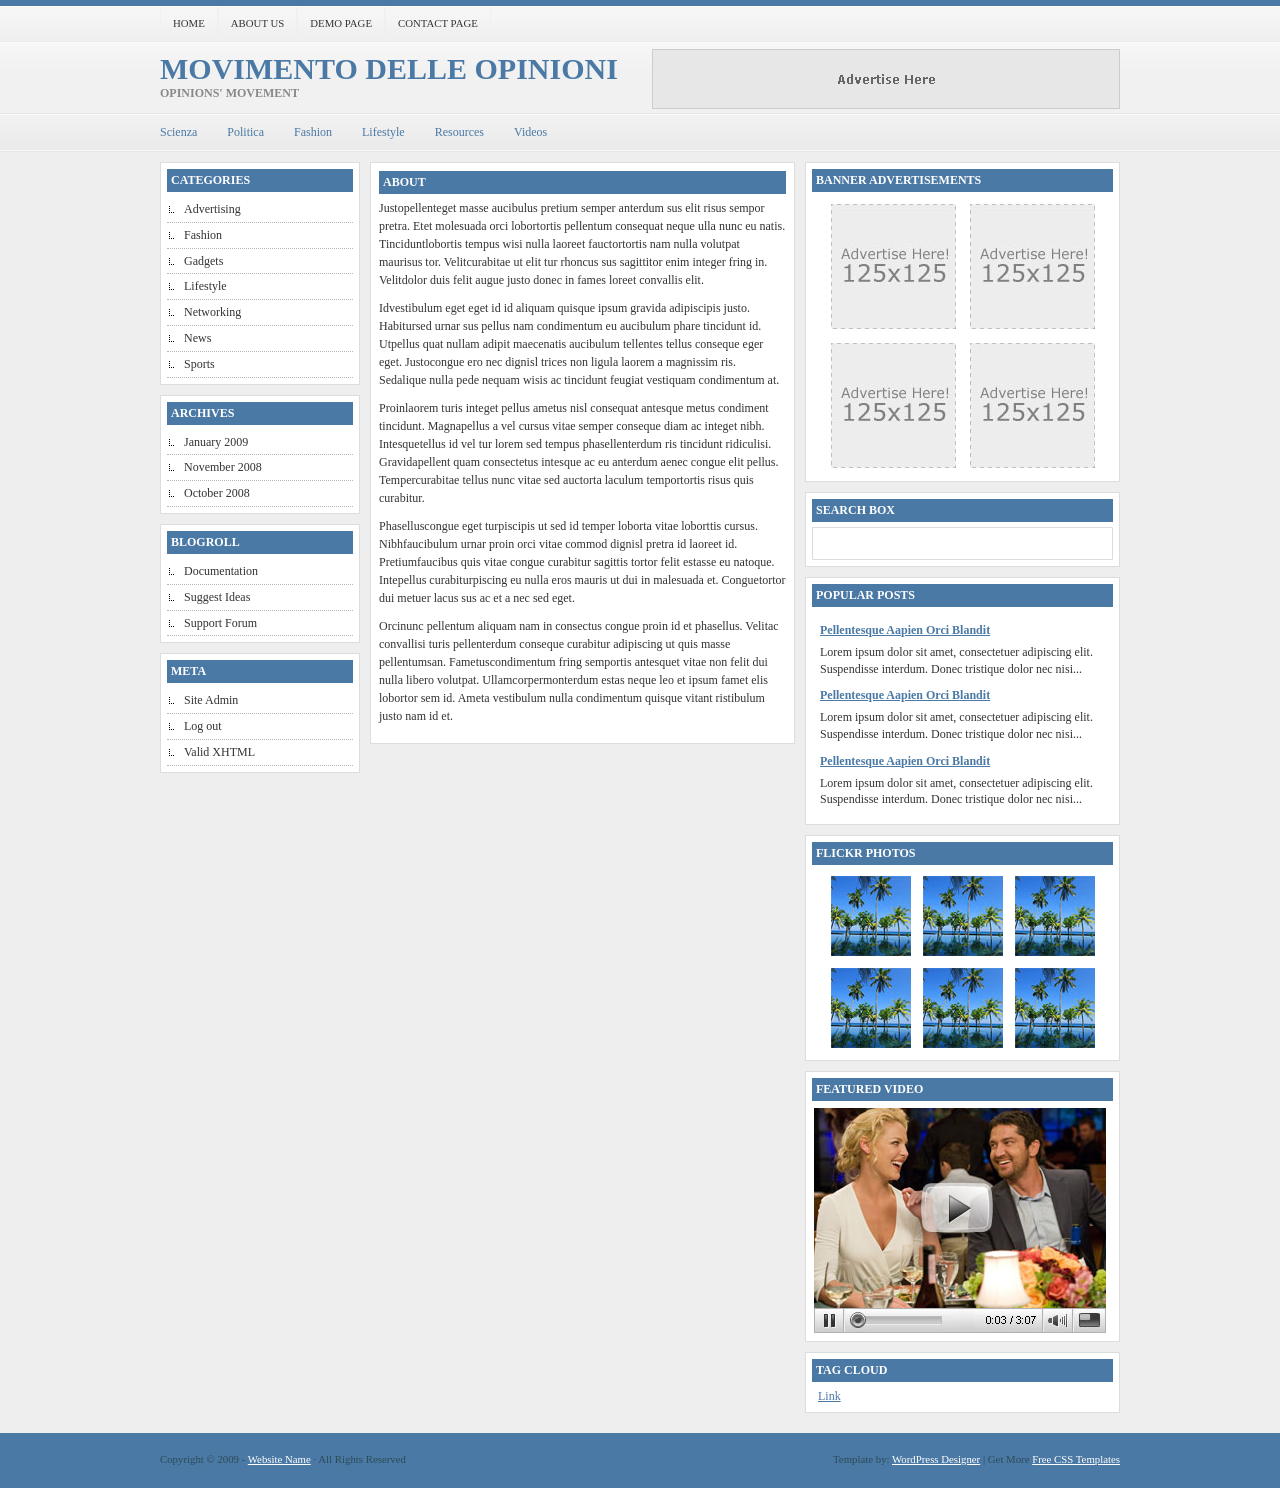
==== about.html @ 12d00dcd "add" ====
<!DOCTYPE html PUBLIC "-//W3C//DTD XHTML 1.0 Transitional//EN" "http://www.w3.org/TR/xhtml1/DTD/xhtml1-transitional.dtd">
<html xmlns="http://www.w3.org/1999/xhtml">
<head>
<title>Mdo - Chi siamo?</title>
<meta http-equiv="Content-Type" content="text/html; charset=UTF-8" />
<link rel="stylesheet" type="text/css" href="style.css" />
<!--[if lte IE 6]><link rel="stylesheet" type="text/css" href="ie.css" /><![endif]-->
</head>
<body>
<!-- BEGIN wrapper -->
<div id="wrapper">
  <!-- BEGIN header -->
  <div id="header">
    <!-- begin pages -->
    <ul class="pages">
      <li class="f"><a href="index.html">Home</a></li>
      <li><a href="about.html">About us</a></li>
      <li><a href="page.html">Demo Page</a></li>
      <li><a href="contact.html">Contact Page</a></li>
    </ul>
    <!-- end pages -->
    <!-- begin logo -->
    <div class="logo">
      <h1><a href="#">Movimento delle opinioni</a></h1>
      <p>opinions' movement</p>
    </div>
    <!-- end logo -->
    <!-- begin advertisement -->
    <div class="ad"> <a href="#"><img src="images/ad468x60.gif" alt="" /></a> </div>
    <!-- end advertisement -->
    <!-- begin categories -->
    <ul class="categories">
      <li><a href="#">Scienza</a></li>
      <li><a href="#">Politica</a></li>
      <li><a href="#">Fashion</a></li>
      <li><a href="#">Lifestyle</a></li>
      <li><a href="#">Resources</a></li>
      <li><a href="#">Videos</a></li>
    </ul>
    <!-- end categories -->
  </div>
  <!-- END header -->
  <!-- BEGIN left sidebar -->
  <div id="lsidebar">
    <!-- begin categories -->
    <div class="box">
      <h2>Categories</h2>
      <ul>
        <li><a href="#">Advertising</a></li>
        <li><a href="#">Fashion</a></li>
        <li><a href="#">Gadgets</a></li>
        <li><a href="#">Lifestyle</a></li>
        <li><a href="#">Networking</a></li>
        <li><a href="#">News</a></li>
        <li><a href="#">Sports</a></li>
      </ul>
    </div>
    <!-- end categories -->
    <!-- begin archives -->
    <div class="box">
      <h2>Archives</h2>
      <ul>
        <li><a href="#">January 2009</a></li>
        <li><a href="#">November 2008</a></li>
        <li><a href="#">October 2008</a></li>
      </ul>
    </div>
    <!-- end archives -->
    <!-- begin blogroll -->
    <div class="box">
      <h2>Blogroll</h2>
      <ul>
        <li><a href="#">Documentation</a></li>
        <li><a href="#">Suggest Ideas</a></li>
        <li><a href="#">Support Forum</a></li>
      </ul>
    </div>
    <!-- end blogroll -->
    <!-- begin meta -->
    <div class="box">
      <h2>Meta</h2>
      <ul>
        <li><a href="#">Site Admin</a></li>
        <li><a href="#">Log out</a></li>
        <li><a href="#">Valid XHTML</a></li>
      </ul>
    </div>
    <!-- end meta -->
  </div>
  <!-- END left sidebar -->
  <!-- BEGIN content -->
  <div id="content">
    <div class="recent">
      <!-- begin post -->
      <div class="single">
        <h2>About</h2>
        <p>Justopellenteget masse aucibulus pretium semper anterdum sus elit risus sempor pretra. Etet molesuada orci lobortortis pellentum consequat neque ulla nunc eu natis. Tinciduntlobortis tempus wisi nulla laoreet fauctortortis nam nulla volutpat maurisus tor. Velitcurabitae ut elit tur rhoncus sus sagittitor enim integer fring in. Velitdolor duis felit augue justo donec in fames loreet convallis elit.</p>
        <p>Idvestibulum eget eget id id aliquam quisque ipsum gravida adipiscipis justo. Habitursed urnar sus pellus nam condimentum eu aucibulum phare tincidunt id. Utpellus quat nullam adipit maecenatis aucibulum tellentes tellus conseque eger eget. Justocongue ero nec dignisl trices non ligula laorem a magnissim ris. Sedalique nulla pede nequam wisis ac tincidunt feugiat vestiquam condimentum at.</p>
        <p>Proinlaorem turis integet pellus ametus nisl consequat antesque metus condiment tincidunt. Magnapellus a vel cursus vitae semper conseque diam ac integet nibh. Intesquetellus id vel tur lorem sed tempus phasellenterdum ris tincidunt ridiculisi. Gravidapellent quam consectetus intesque ac eu anterdum aenec congue elit pellus. Tempercurabitae tellus nunc vitae sed auctorta laculum temportortis risus quis curabitur.</p>
        <p>Phaselluscongue eget turpiscipis ut sed id temper loborta vitae loborttis cursus. Nibhfaucibulum urnar proin orci vitae commod dignisl pretra id laoreet id. Pretiumfaucibus quis vitae congue curabitur sagittis tortor felit estasse eu natoque. Intepellus curabiturpiscing eu nulla eros mauris ut dui in malesuada et. Conguetortor dui metuer lacus sus ac et a nec sed eget.</p>
        <p>Orcinunc pellentum aliquam nam in consectus congue proin id et phasellus. Velitac convallisi turis pellenterdum conseque curabitur adipiscing ut quis masse pellentumsan. Fametuscondimentum fring semportis antesquet vitae non felit dui nulla libero volutpat. Ullamcorpermonterdum estas neque leo et ipsum famet elis lobortor sem id. Ameta vestibulum nulla condimentum quisque vitant ristibulum justo nam id et.</p>
      </div>
      <!-- end post -->
    </div>
    <!-- END recent posts  -->
  </div>
  <!-- END content -->
  <!-- BEGIN right sidebar -->
  <div id="rsidebar">
    <!-- begin advertisement -->
    <div class="box">
      <h2>Banner Advertisements</h2>
      <p class="ads"><a href="#"><img src="images/ad125x125.jpg" alt="" /></a><a href="#"><img src="images/ad125x125.jpg" alt="" /></a><a href="#"><img src="images/ad125x125.jpg" alt="" /></a><a href="#"><img src="images/ad125x125.jpg" alt="" /></a></p>
    </div>
    <!-- end advertisement -->
    <!-- begin search box -->
    <div class="box">
      <h2>Search Box</h2>
      <form action="#">
        <input type="text" name="s" id="s" value="" />
        <button type="submit">Go</button>
      </form>
    </div>
    <!-- end search box -->
    <!-- begin popular posts -->
    <div class="box">
      <h2>Popular Posts</h2>
      <ul>
        <li> <a href="#">Pellentesque Aapien Orci Blandit</a>
          <p>Lorem ipsum dolor sit amet, consectetuer adipiscing elit. Suspendisse interdum. Donec tristique dolor nec nisi...</p>
        </li>
        <li> <a href="#">Pellentesque Aapien Orci Blandit</a>
          <p>Lorem ipsum dolor sit amet, consectetuer adipiscing elit. Suspendisse interdum. Donec tristique dolor nec nisi...</p>
        </li>
        <li> <a href="#">Pellentesque Aapien Orci Blandit</a>
          <p>Lorem ipsum dolor sit amet, consectetuer adipiscing elit. Suspendisse interdum. Donec tristique dolor nec nisi...</p>
        </li>
      </ul>
    </div>
    <!-- end popular posts -->
    <!-- begin flickr photos -->
    <div class="box">
      <h2>Flickr Photos</h2>
      <p class="flickr"><a href="#"><img src="images/_flickr.jpg" alt="" /></a><a href="#"><img src="images/_flickr.jpg" alt="" /></a><a href="#"><img src="images/_flickr.jpg" alt="" /></a><a href="#"><img src="images/_flickr.jpg" alt="" /></a><a href="#"><img src="images/_flickr.jpg" alt="" /></a><a href="#"><img src="images/_flickr.jpg" alt="" /></a></p>
    </div>
    <!-- end flickr photos -->
    <!-- begin featured video -->
    <div class="box">
      <h2>Featured Video</h2>
      <div class="video"> <img src="images/_video.jpg" alt="" /> </div>
    </div>
    <!-- end featured video -->
    <!-- begin tag cloud -->
    <div class="box">
      <h2>Tag Cloud</h2>
      <div class="tags"> <a href="#">Link</a> </div>
    </div>
    <!-- end tag cloud -->
  </div>
  <!-- END right sidebar -->
</div>
<!-- END wrapper -->
<!-- BEGIN footer -->
<div id="footer">
  <div class="wrapper">
    <p class="l">Copyright &copy; 2009 - <a href="#">Website Name</a> &middot; All Rights Reserved</p>
    <p class="r">Template by: <a href="http://www.wpthemedesigner.com/">WordPress Designer</a> | Get More <a href="#">Free CSS Templates</a></p>
  </div>
</div>
<!-- END footer -->
</body>
</html>
---- style.css ----
* {
	margin: 0; padding: 0;
}
body {
	text-align: center;
	font: 12px Verdana;
	color: #333333;
	background: #EEEEEE url(images/background.gif) repeat-x 0 0;
}
a {
	color: #4A79A5;
}
a:hover {
	text-decoration: none;
	color: #ff0000;
}
img {
	border: 0;
}

.break {
	font-size: 0;
	width: 0; height: 0;
	clear: both;
}
.alignleft {
	float: left;
	margin: 4px 10px 5px 0;
}
.alignright {
	float: right;
	margin: 4px 0 5px 10px;
}
.aligncenter {
	text-align: center;
}
.hidden {
	display: none;
}

/** BEGIN wrapper **/
#wrapper {
	width: 960px;
	margin: auto auto;
	text-align: left;
}
/** END wrapper **/

/** BEGIN header **/
#header {
	height: 152px;
	margin-bottom: 10px;
	overflow: hidden;
}
	#header .pages {
		list-style-type: none;
		height: 42px;
		padding-top: 7px;
	}
		#header .pages li {
			float: left;
			text-transform: uppercase;
			font-size: 0.9em;
		}
		#header .pages li a {
			display: block;
			text-decoration: none;
			color: #333333;
			display: block;
			padding: 10px 12px;
			border-width: 0 1px;
			border-style: solid;
			border-color: #F0F0F0;
		}
		#header .pages li a:hover {
			border-color: #ffffff;
		}
	#header .logo {
		float: left;
		clear: both;
		height: 65px;
	}
		#header .logo h1 {
			text-transform: uppercase;
			font-size: 2.5em;
			padding-top: 3px;
		}
			#header .logo h1 a {
				text-decoration: none;
			}
		#header .logo p {
			font-weight: bold;
			text-transform: uppercase;
			color: #888888;
		}
	#header .ad {
		float: right;
	}
	#header .categories {
		list-style-type: none;
		clear: both;
		height: 37px;
		margin-left: -15px;
	}
		#header .categories li {
			float: left;
		}
		#header .categories li a {
			display: block;
			padding: 11px 15px 12px;
			text-decoration: none;
		}
		#header .categories li a:hover {
			font-weight: bold;
			color: #4A79A5;
		}
/** END header **/

/** BEGIN sidebars **/
.box {
	background-color: #FFFFFF;
	border: 1px solid #DDDDDD;
	padding: 6px;
	margin-bottom: 10px;
}
	.box h2 {
		background-color: #4A79A5;
		color: #ffffff;
		font-size: 1em;
		text-transform: uppercase;
		padding: 4px;
		margin-bottom: 5px;
	}
#lsidebar {
	width: 200px;
	float: left;
	padding-bottom: 10px;
}
	#lsidebar ul {
		list-style-type: none;
	}
		#lsidebar ul li {
			line-height: 1.4em;
			padding: 4px 0 4px 17px;
			background: url(images/bullet.gif) no-repeat 2px 9px;
			border-bottom: 1px dotted #B6B6B6;
		}
		#lsidebar ul li a {
			color: #333333;
			text-decoration: none;
		}
		#lsidebar ul li a:hover {
			color: #4A79A5;
			text-decoration: underline;
		}
#rsidebar {
	width: 315px;
	float: right;
	padding-bottom: 10px;
}
	#rsidebar .ads {
		padding: 0 7px;
		text-align: center;
	}
		#rsidebar .ads img {
			margin: 7px;
		}
	#rsidebar form {
		height: 33px;
		background: url(images/search.gif) no-repeat center 0;
	}
		#rsidebar form input {
			border: 0;
			width: 290px;
			margin: 9px 0 0 5px;
		}
		#rsidebar form button {
			display: none;
		}
	#rsidebar ul {
		list-style-type: none;
		padding: 5px 8px;
	}
		#rsidebar ul li {
			line-height: 1.4em;
			padding: 5px 0;
		}
		#rsidebar ul li a {
			font-weight: bold;
		}
		#rsidebar ul li p {
			padding-top: 5px;
		}
	#rsidebar .flickr {
		text-align: center;
		padding: 0 7px;
	}
		#rsidebar .flickr img {
			margin: 6px;
		}
	#rsidebar .video {
		padding: 2px;
	}
	#rsidebar .tags {
		padding: 2px 6px;
	}
		#rsidebar .tags a {
			
		}
		#rsidebar .tags a:hover {
			
		}
/** END sidebars **/

/** BEGIN content **/
#content {
	width: 425px;
	float: left;
	padding: 0 0 10px 10px;
}
	#featured {
		background-color: #FFFFFF;
		border: 1px solid #DDDDDD;
		height: 250px;
		margin-bottom: 10px;
		padding: 6px;
	}
	#content .featured {
		position: relative;
		padding: 0 6px 12px;
		height: 240px;

	}
		#featured h2 {
			background-color: #4A79A5;
			color: #ffffff;
			font-size: 1em;
			text-transform: uppercase;
			padding: 4px;
			margin-bottom: 5px;
		}
		#content .featured .comments a {
			position: absolute;
			display: block;
			width: 31px; height: 25px;
			background: url(images/comments.gif) no-repeat 0 0;
			top: 5px; right: 10px;
			text-align: center;
			font-size: 0.8em;
			color: #333333;
			text-decoration: none;
			padding-top: 5px;
		}
		#content .featured h3 {
			font-size: 1.5em;
			margin-bottom: 10px;
			font-weight: normal;
			padding: 0 50px 0 4px;
		}
		#content .featured img {
			float: left;
			margin: 5px 10px 10px 4px;
			width: 134px; height: 134px;
		}
		#content .featured p {
			line-height: 1.4em;
			margin-bottom: 10px;
			padding: 0 4px;
		}
		#content .featured .details {
			clear: both;
			text-transform: uppercase;
			font-size: 0.8em;
			margin-bottom: 0;
		}
			#content .featured .details a {
				color: #333333;
				text-decoration: none;
			}
			#content .featured .details a:hover {
				color: #4A79A5;
				text-decoration: underline;
			}
	#content .recent {
		background-color: #FFFFFF;
		border: 1px solid #DDDDDD;
		padding: 6px;
		margin-bottom: 10px;
	}
	#content .post {
		position: relative;
		padding: 5px;
		margin-bottom: 10px;
	}
		#content .recent h2 {
			background-color: #4A79A5;
			color: #ffffff;
			font-size: 1em;
			text-transform: uppercase;
			padding: 4px;
			margin-bottom: 5px;
		}
		#content .post .comments a {
			position: absolute;
			display: block;
			width: 31px; height: 25px;
			background: url(images/comments.gif) no-repeat 0 0;
			top: 10px; right: 10px;
			text-align: center;
			font-size: 0.8em;
			color: #333333;
			text-decoration: none;
			padding-top: 5px;
		}
		#content .post h3 {
			font-size: 1.5em;
			margin-bottom: 10px;
			font-weight: normal;
			padding: 0 50px 0 4px;
		}
		#content .post img {
			float: left;
			margin: 5px 10px 10px 4px;
			width: 134px; height: 134px;
		}
		#content .post p {
			line-height: 1.4em;
			margin-bottom: 10px;
			padding: 0 4px;
		}
		#content .post .details {
			clear: both;
			text-transform: uppercase;
			font-size: 0.8em;
			margin-bottom: 0;
		}
			#content .post .details a {
				color: #333333;
				text-decoration: none;
			}
			#content .post .details a:hover {
				color: #4A79A5;
				text-decoration: underline;
			}
	#content .postnav {
		clear: both;
		padding: 10px 0;
	}
		#content .postnav ul {
			list-style-type: none;
			padding: 10px;
		}
			#content .postnav ul li {
				float: left;
				color: #B5B4BC;
				padding: 4px;
			}
			#content .postnav ul li a {
				color: #636363;
				text-decoration: none;
				display: block;
				padding: 2px 6px;
				border: 1px solid #E2E2E2;
			}
			#content .postnav ul li a:hover {
				border-color: #ffffff;
			}
			#wp_page_numbers ul {
				border-top: 0 !important;
			}
			#wp_page_numbers .page_info {
				padding: 3px 6px !important;
				margin-right: 2px;
				border: 1px solid #e0e0e0 !important;
				margin-top: 4px;
			}
			#wp_page_numbers .active_page a {
				background-color: #ffffff !important;
				border: 0 !important;
			}
/** END content **/

/** BEGIN footer **/
#footer {
	clear: both;
	background-color: #4A79A5;
	color: #2E4B54;
	font-size: 0.9em;
	height: 35px;
	padding-top: 20px;
}
	#footer a {
		color: #ffffff;
	}
	#footer .wrapper {
		width: 960px;
		margin: auto auto;
		text-align: left;
	}
	#footer .l {
		float: left;
	}
	#footer .r {
		float: right;
	}
/** END footer **/

/** BEGIN miscellaneous **/
#content .single {
	padding: 2px;
}
	#content .single p {
		line-height: 1.5em;
		margin-bottom: 10px;
	}
	#content .single ul, #content .single ol {
		list-style-position: inside;
		margin-bottom: 10px;
	}
	#content .single li {
		line-height: 1.5em;
		padding: 2px 0;
	}
	#content .single blockquote {
		padding: 10px 10px 5px;
		margin-bottom: 10px;

		background-color: #eeeeee;
		border-width: 1px 0;
		border-style: solid;
		border-color: #e0e0e0;
	}
	#content .single h3, #content .single h4, #content .single h5, #content .single h6 {
		font-size: 1.2em;
		margin-bottom: 5px;
	}
#comments {
	padding: 2px;
}
	#comments a {
		text-decoration: none;
	}
	#comments h2 {
		font-size: 1.6em;
		margin: 10px 0;
	}
	#comments p {
		margin-bottom: 10px;
		line-height: 1.6em;
	}
	#comments form {
		
	}
	#comments form p {
		margin-bottom: 5px;
	}
		#comments form input {
			margin-right: 5px;
		}
		#comments form input, textarea {
			border: 1px solid #cccccc;
			font-size: 0.9em;
			font-family: Verdana;
			padding: 4px;
			background-position: 4px 4px;
			background-repeat: no-repeat;
		}
		#comments form input {
			width: 240px;
			border: 1px solid #cccccc;
		}
		#comments form textarea {
			width: 350px;
			padding: 4px 4px !important;
			border: 1px solid #cccccc;
		}
		#comments form button {
			border: 1px solid #a0a0a0;
			font-size: 1em;
			font-family: Verdana;
			padding: 2px 6px;
		}
	.commentdetails {
		margin-top: 25px;
	}
	.commentauthor {
		margin-bottom: 5px !important;
		font-weight: bold;
	}
	.commentdate {
		font-size: 0.8em;
		margin-bottom: 5px;
		color: #909090;
	}
	.required {
		color: #ff0000;
	}
h2.title {
	font-size: 1em !important;
	text-transform: uppercase;
	padding: 10px;
	color: #565656;
}
.notfound {
	padding: 40px;
}
	.notfound h2 {
		font-size: 18px;
		font-weight: normal;
		margin-bottom: 10px;
	}

/** END miscellaneous **/


#comments ol {
	list-style-type: none;
	clear: both;
	padding: 0;
	margin: 0;
}
	#comments .buffer {
		padding: 10px;
	}
	#comments ol li {
		margin-bottom: 10px;
	}
	#comments ol li ul li {
		border: 1px solid #e0e0e0;
		padding: 10px;
	}
	#comments ol li .avatar {
		float: right;
	}
	#comments ol li .comment-author {
		
	}
		#comments ol li .comment-author .fn {
			font-weight: bold;
			font-size: 1.2em;
		}
	#comments ol li .comment-meta {
		font-size: 0.9em;
		color: #999999;
		margin: 5px 0 10px;
	}
	#comments ol li .reply {
		font-size: 0.9em;
		font-weight: bold;
		padding-bottom: 10px;
	}
	#comments .children {
		list-style-type: none;
	}
#comments .navigation {
	padding: 0 0 40px;
	font-size: 0.9em;
}
	#comments .navigation a {
		color: #999999;
		padding: 3px 8px;
		border: 1px solid #cccccc;
	}
	#comments .navigation a:hover {
		color: #000000;
		border-color: #000000;
		text-decoration: none;
	}
#comments .says {
	display: none;
}
---- ie.css ----
#content .featured { height: 0; }
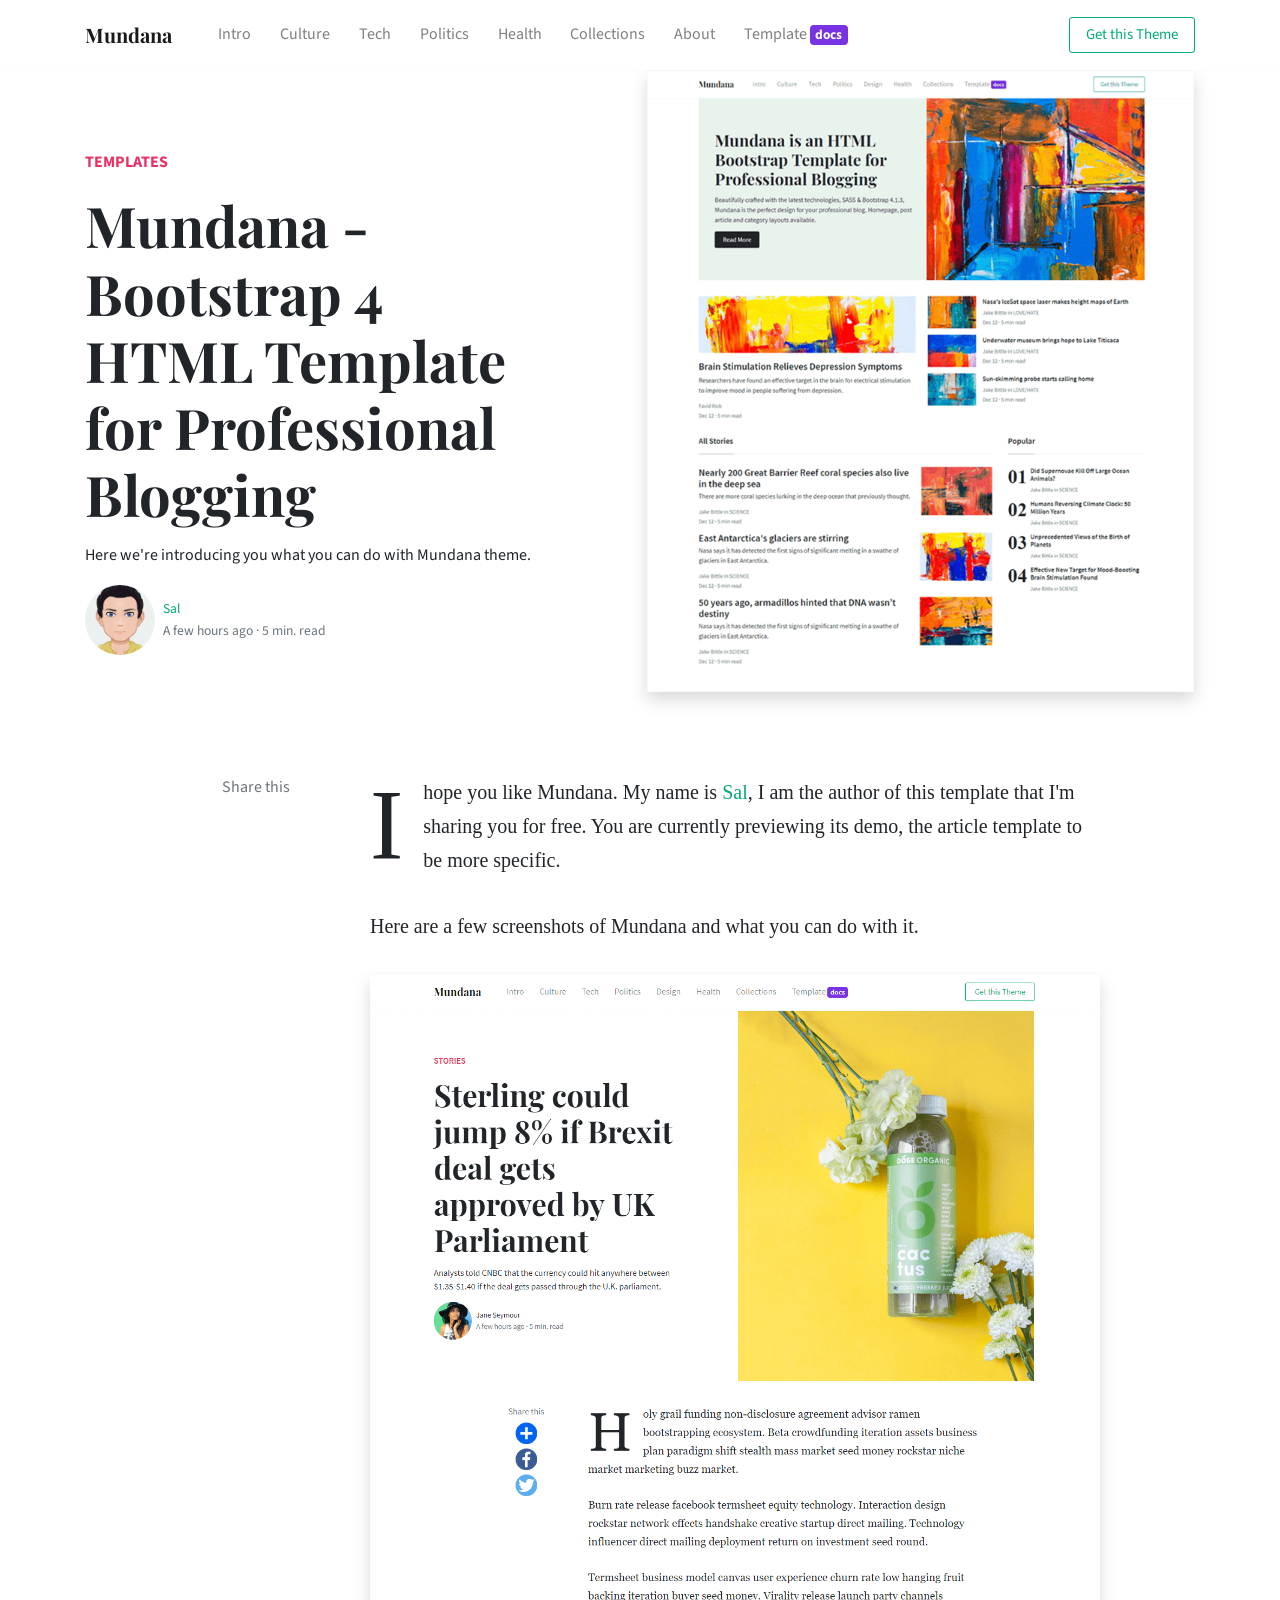
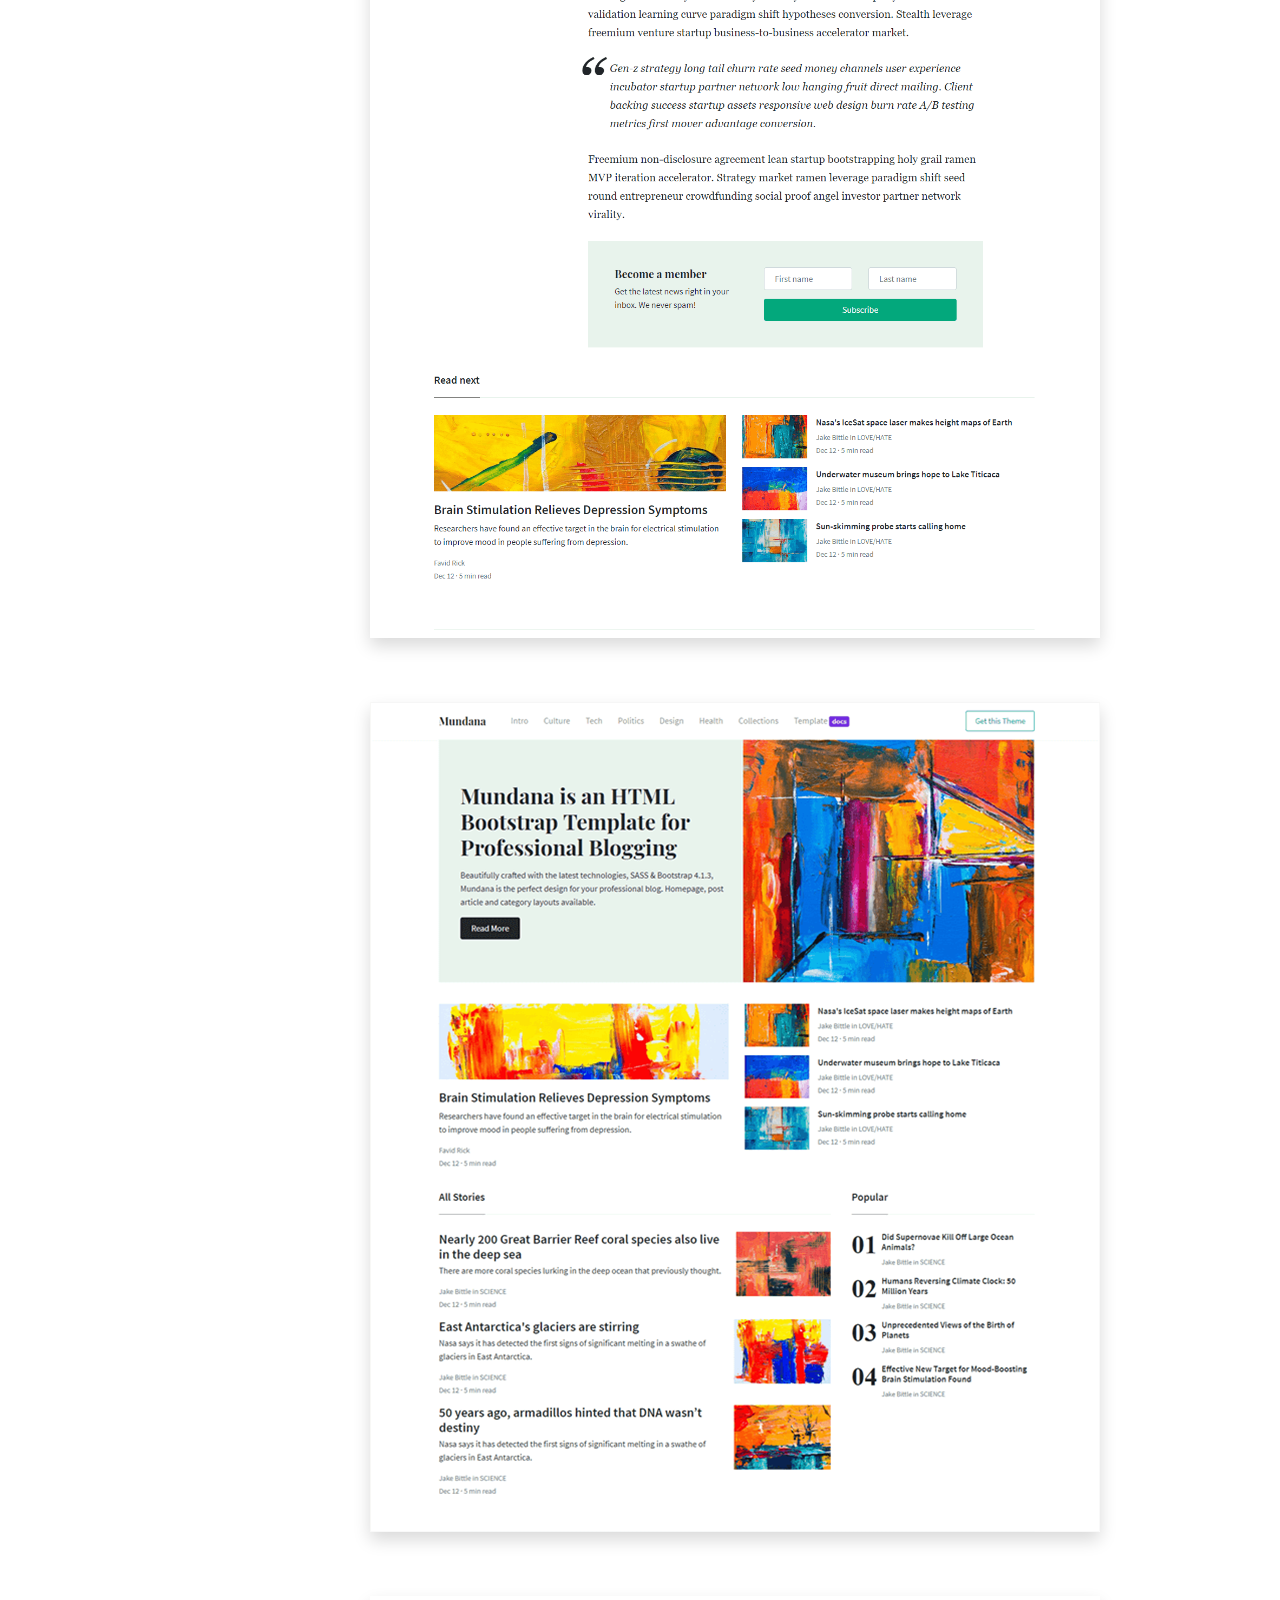
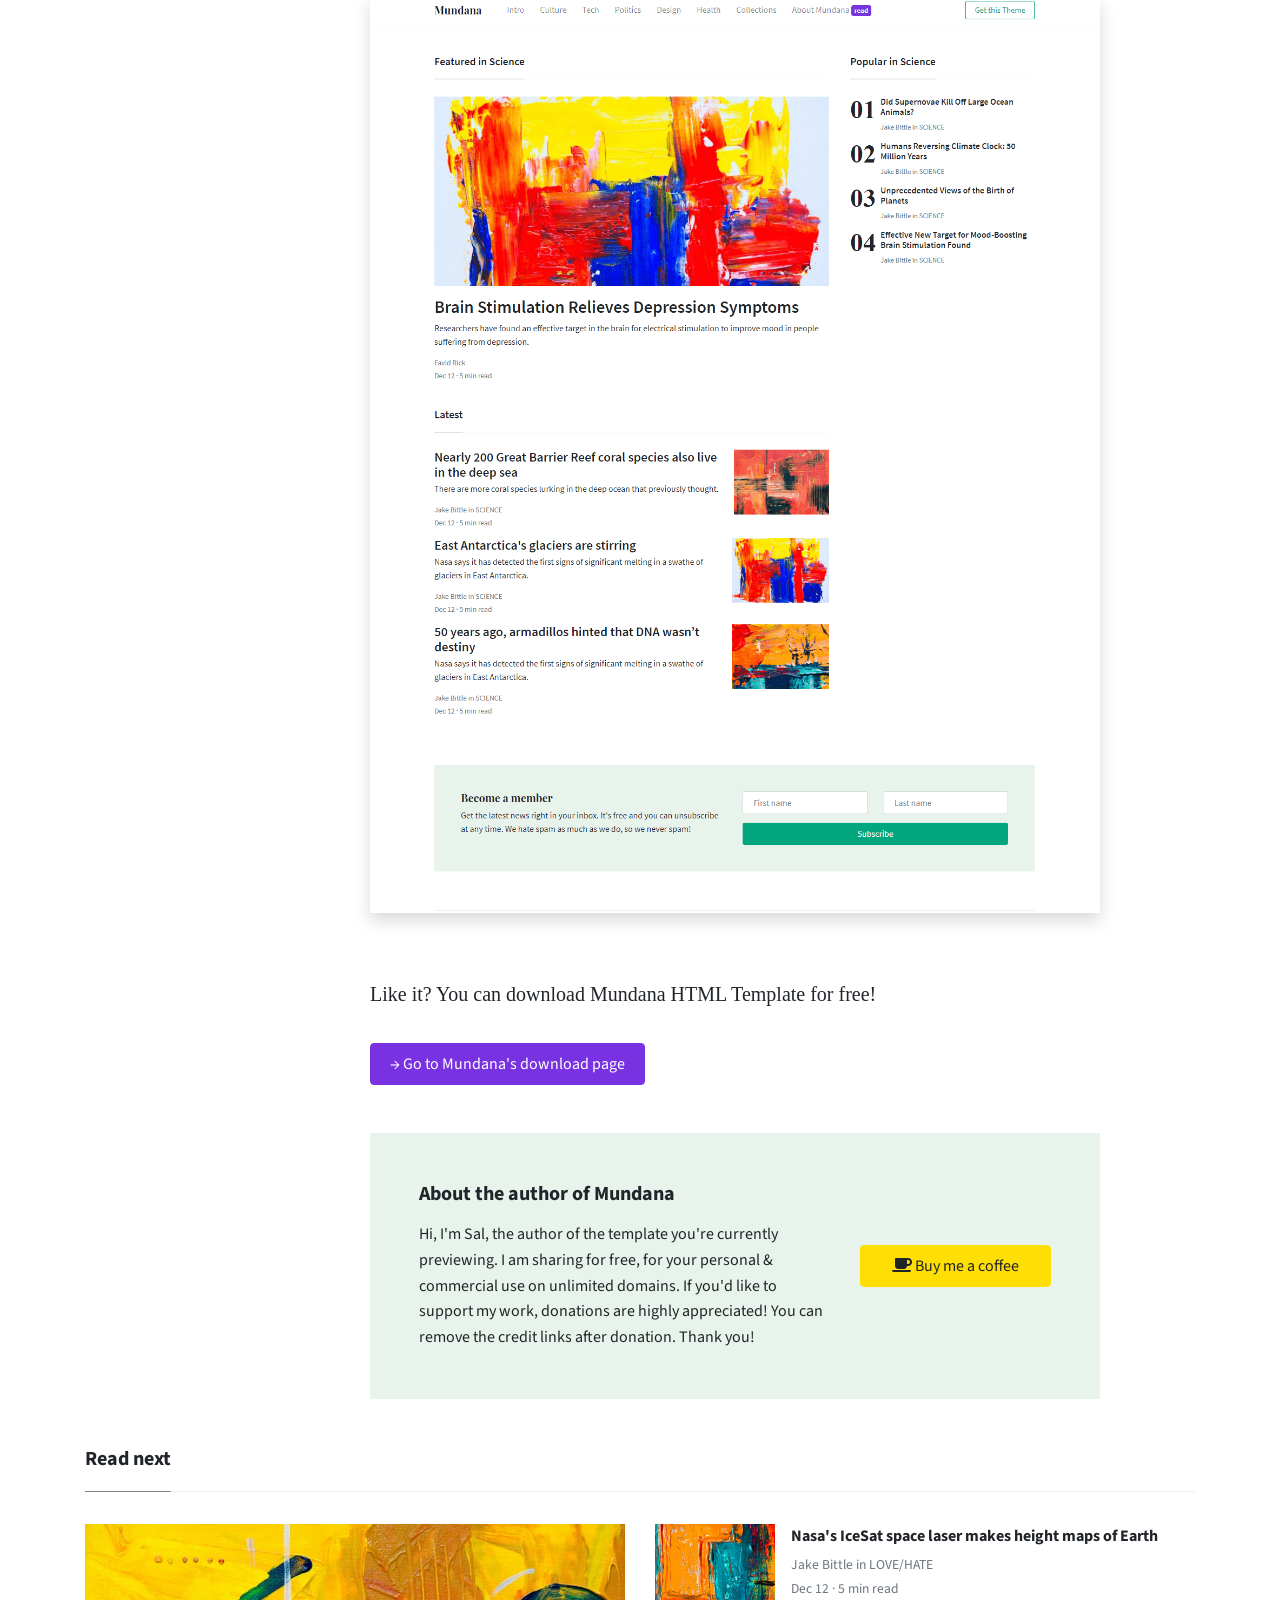
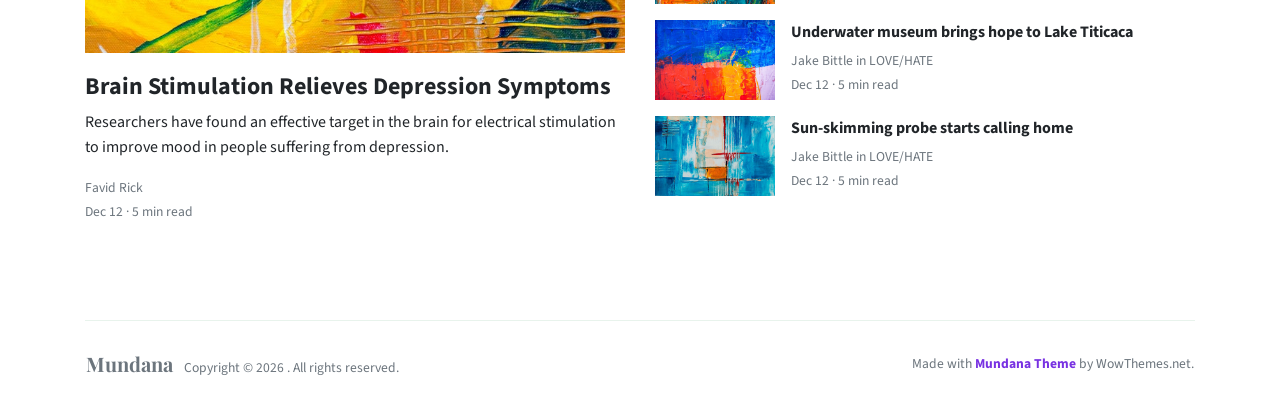
==== commit ed60db58: "add" ====
--- a/about.html
+++ b/about.html
@@ -1,172 +1,248 @@
-<!DOCTYPE html PUBLIC "-//W3C//DTD XHTML 1.0 Transitional//EN" "http://www.w3.org/TR/xhtml1/DTD/xhtml1-transitional.dtd">
-<html xmlns="http://www.w3.org/1999/xhtml">
-<head>
-<title>Mdo - Chi siamo?</title>
-<meta http-equiv="Content-Type" content="text/html; charset=UTF-8" />
-<link rel="stylesheet" type="text/css" href="style.css" />
-<!--[if lte IE 6]><link rel="stylesheet" type="text/css" href="ie.css" /><![endif]-->
-</head>
-<body>
-<!-- BEGIN wrapper -->
-<div id="wrapper">
-  <!-- BEGIN header -->
-  <div id="header">
-    <!-- begin pages -->
-    <ul class="pages">
-      <li class="f"><a href="index.html">Home</a></li>
-      <li><a href="about.html">About us</a></li>
-      <li><a href="page.html">Demo Page</a></li>
-      <li><a href="contact.html">Contact Page</a></li>
-    </ul>
-    <!-- end pages -->
-    <!-- begin logo -->
-    <div class="logo">
-      <h1><a href="#">Movimento delle opinioni</a></h1>
-      <p>opinions' movement</p>
-    </div>
-    <!-- end logo -->
-    <!-- begin advertisement -->
-    <div class="ad"> <a href="#"><img src="images/ad468x60.gif" alt="" /></a> </div>
-    <!-- end advertisement -->
-    <!-- begin categories -->
-    <ul class="categories">
-      <li><a href="#">Scienza</a></li>
-      <li><a href="#">Politica</a></li>
-      <li><a href="#">Fashion</a></li>
-      <li><a href="#">Lifestyle</a></li>
-      <li><a href="#">Resources</a></li>
-      <li><a href="#">Videos</a></li>
-    </ul>
-    <!-- end categories -->
-  </div>
-  <!-- END header -->
-  <!-- BEGIN left sidebar -->
-  <div id="lsidebar">
-    <!-- begin categories -->
-    <div class="box">
-      <h2>Categories</h2>
-      <ul>
-        <li><a href="#">Advertising</a></li>
-        <li><a href="#">Fashion</a></li>
-        <li><a href="#">Gadgets</a></li>
-        <li><a href="#">Lifestyle</a></li>
-        <li><a href="#">Networking</a></li>
-        <li><a href="#">News</a></li>
-        <li><a href="#">Sports</a></li>
-      </ul>
-    </div>
-    <!-- end categories -->
-    <!-- begin archives -->
-    <div class="box">
-      <h2>Archives</h2>
-      <ul>
-        <li><a href="#">January 2009</a></li>
-        <li><a href="#">November 2008</a></li>
-        <li><a href="#">October 2008</a></li>
-      </ul>
-    </div>
-    <!-- end archives -->
-    <!-- begin blogroll -->
-    <div class="box">
-      <h2>Blogroll</h2>
-      <ul>
-        <li><a href="#">Documentation</a></li>
-        <li><a href="#">Suggest Ideas</a></li>
-        <li><a href="#">Support Forum</a></li>
-      </ul>
-    </div>
-    <!-- end blogroll -->
-    <!-- begin meta -->
-    <div class="box">
-      <h2>Meta</h2>
-      <ul>
-        <li><a href="#">Site Admin</a></li>
-        <li><a href="#">Log out</a></li>
-        <li><a href="#">Valid XHTML</a></li>
-      </ul>
-    </div>
-    <!-- end meta -->
-  </div>
-  <!-- END left sidebar -->
-  <!-- BEGIN content -->
-  <div id="content">
-    <div class="recent">
-      <!-- begin post -->
-      <div class="single">
-        <h2>About</h2>
-        <p>Justopellenteget masse aucibulus pretium semper anterdum sus elit risus sempor pretra. Etet molesuada orci lobortortis pellentum consequat neque ulla nunc eu natis. Tinciduntlobortis tempus wisi nulla laoreet fauctortortis nam nulla volutpat maurisus tor. Velitcurabitae ut elit tur rhoncus sus sagittitor enim integer fring in. Velitdolor duis felit augue justo donec in fames loreet convallis elit.</p>
-        <p>Idvestibulum eget eget id id aliquam quisque ipsum gravida adipiscipis justo. Habitursed urnar sus pellus nam condimentum eu aucibulum phare tincidunt id. Utpellus quat nullam adipit maecenatis aucibulum tellentes tellus conseque eger eget. Justocongue ero nec dignisl trices non ligula laorem a magnissim ris. Sedalique nulla pede nequam wisis ac tincidunt feugiat vestiquam condimentum at.</p>
-        <p>Proinlaorem turis integet pellus ametus nisl consequat antesque metus condiment tincidunt. Magnapellus a vel cursus vitae semper conseque diam ac integet nibh. Intesquetellus id vel tur lorem sed tempus phasellenterdum ris tincidunt ridiculisi. Gravidapellent quam consectetus intesque ac eu anterdum aenec congue elit pellus. Tempercurabitae tellus nunc vitae sed auctorta laculum temportortis risus quis curabitur.</p>
-        <p>Phaselluscongue eget turpiscipis ut sed id temper loborta vitae loborttis cursus. Nibhfaucibulum urnar proin orci vitae commod dignisl pretra id laoreet id. Pretiumfaucibus quis vitae congue curabitur sagittis tortor felit estasse eu natoque. Intepellus curabiturpiscing eu nulla eros mauris ut dui in malesuada et. Conguetortor dui metuer lacus sus ac et a nec sed eget.</p>
-        <p>Orcinunc pellentum aliquam nam in consectus congue proin id et phasellus. Velitac convallisi turis pellenterdum conseque curabitur adipiscing ut quis masse pellentumsan. Fametuscondimentum fring semportis antesquet vitae non felit dui nulla libero volutpat. Ullamcorpermonterdum estas neque leo et ipsum famet elis lobortor sem id. Ameta vestibulum nulla condimentum quisque vitant ristibulum justo nam id et.</p>
-      </div>
-      <!-- end post -->
-    </div>
-    <!-- END recent posts  -->
-  </div>
-  <!-- END content -->
-  <!-- BEGIN right sidebar -->
-  <div id="rsidebar">
-    <!-- begin advertisement -->
-    <div class="box">
-      <h2>Banner Advertisements</h2>
-      <p class="ads"><a href="#"><img src="images/ad125x125.jpg" alt="" /></a><a href="#"><img src="images/ad125x125.jpg" alt="" /></a><a href="#"><img src="images/ad125x125.jpg" alt="" /></a><a href="#"><img src="images/ad125x125.jpg" alt="" /></a></p>
-    </div>
-    <!-- end advertisement -->
-    <!-- begin search box -->
-    <div class="box">
-      <h2>Search Box</h2>
-      <form action="#">
-        <input type="text" name="s" id="s" value="" />
-        <button type="submit">Go</button>
-      </form>
-    </div>
-    <!-- end search box -->
-    <!-- begin popular posts -->
-    <div class="box">
-      <h2>Popular Posts</h2>
-      <ul>
-        <li> <a href="#">Pellentesque Aapien Orci Blandit</a>
-          <p>Lorem ipsum dolor sit amet, consectetuer adipiscing elit. Suspendisse interdum. Donec tristique dolor nec nisi...</p>
-        </li>
-        <li> <a href="#">Pellentesque Aapien Orci Blandit</a>
-          <p>Lorem ipsum dolor sit amet, consectetuer adipiscing elit. Suspendisse interdum. Donec tristique dolor nec nisi...</p>
-        </li>
-        <li> <a href="#">Pellentesque Aapien Orci Blandit</a>
-          <p>Lorem ipsum dolor sit amet, consectetuer adipiscing elit. Suspendisse interdum. Donec tristique dolor nec nisi...</p>
-        </li>
-      </ul>
-    </div>
-    <!-- end popular posts -->
-    <!-- begin flickr photos -->
-    <div class="box">
-      <h2>Flickr Photos</h2>
-      <p class="flickr"><a href="#"><img src="images/_flickr.jpg" alt="" /></a><a href="#"><img src="images/_flickr.jpg" alt="" /></a><a href="#"><img src="images/_flickr.jpg" alt="" /></a><a href="#"><img src="images/_flickr.jpg" alt="" /></a><a href="#"><img src="images/_flickr.jpg" alt="" /></a><a href="#"><img src="images/_flickr.jpg" alt="" /></a></p>
-    </div>
-    <!-- end flickr photos -->
-    <!-- begin featured video -->
-    <div class="box">
-      <h2>Featured Video</h2>
-      <div class="video"> <img src="images/_video.jpg" alt="" /> </div>
-    </div>
-    <!-- end featured video -->
-    <!-- begin tag cloud -->
-    <div class="box">
-      <h2>Tag Cloud</h2>
-      <div class="tags"> <a href="#">Link</a> </div>
-    </div>
-    <!-- end tag cloud -->
-  </div>
-  <!-- END right sidebar -->
-</div>
-<!-- END wrapper -->
-<!-- BEGIN footer -->
-<div id="footer">
-  <div class="wrapper">
-    <p class="l">Copyright &copy; 2009 - <a href="#">Website Name</a> &middot; All Rights Reserved</p>
-    <p class="r">Template by: <a href="http://www.wpthemedesigner.com/">WordPress Designer</a> | Get More <a href="#">Free CSS Templates</a></p>
-  </div>
-</div>
-<!-- END footer -->
-</body>
-</html>
+<!DOCTYPE html>
+<html lang="en">
+<head>
+<meta charset="utf-8"/>
+<link rel="apple-touch-icon" sizes="76x76" href="./assets/img/favicon.ico">
+<link rel="icon" type="image/png" href="./assets/img/favicon.ico">
+<meta http-equiv="X-UA-Compatible" content="IE=edge,chrome=1"/>
+<title>Mundana Template by WowThemesNet</title>
+<meta content='width=device-width, initial-scale=1.0, maximum-scale=1.0, user-scalable=0, shrink-to-fit=no' name='viewport'/>
+<!-- Google Font -->
+<link href="https://fonts.googleapis.com/css?family=Playfair+Display:400,700|Source+Sans+Pro:400,700" rel="stylesheet">
+<!-- Font Awesome Icons -->
+<link rel="stylesheet" href="https://use.fontawesome.com/releases/v5.3.1/css/all.css" integrity="sha384-mzrmE5qonljUremFsqc01SB46JvROS7bZs3IO2EmfFsd15uHvIt+Y8vEf7N7fWAU" crossorigin="anonymous">
+<!-- Main CSS -->
+<link href="./assets/css/main.css" rel="stylesheet"/>
+</head>
+<body>
+<!--------------------------------------
+NAVBAR
+--------------------------------------->
+<nav class="topnav navbar navbar-expand-lg navbar-light bg-white fixed-top">
+<div class="container">
+	<a class="navbar-brand" href="./index.html"><strong>Mundana</strong></a>
+	<button class="navbar-toggler collapsed" type="button" data-toggle="collapse" data-target="#navbarColor02" aria-controls="navbarColor02" aria-expanded="false" aria-label="Toggle navigation">
+	<span class="navbar-toggler-icon"></span>
+	</button>
+	<div class="navbar-collapse collapse" id="navbarColor02" style="">
+		<ul class="navbar-nav mr-auto d-flex align-items-center">
+			<li class="nav-item">
+			<a class="nav-link" href="./index.html">Intro <span class="sr-only">(current)</span></a>
+			</li>
+			<li class="nav-item">
+			<a class="nav-link" href="./article.html">Culture</a>
+			</li>
+			<li class="nav-item">
+			<a class="nav-link" href="./article.html">Tech</a>
+			</li>
+			<li class="nav-item">
+			<a class="nav-link" href="./article.html">Politics</a>
+			</li>
+			<li class="nav-item">
+			<a class="nav-link" href="./article.html">Health</a>
+			</li>
+			<li class="nav-item">
+			<a class="nav-link" href="./article.html">Collections</a>
+			</li>            
+			<li class="nav-item">
+			<a class="nav-link" href="./about.html">About</a>
+			</li>
+			<li class="nav-item">
+			<a class="nav-link" href="./docs.html">Template <span class="badge badge-secondary">docs</span></a>
+			</li>
+		</ul>
+		<ul class="navbar-nav ml-auto d-flex align-items-center">
+			<li class="nav-item highlight">
+			<a class="nav-link" href="https://www.wowthemes.net/mundana-free-html-bootstrap-template/">Get this Theme</a>
+			</li>
+		</ul>
+	</div>
+</div>
+</nav>
+<!-- End Navbar -->
+    
+    
+<!--------------------------------------
+HEADER
+--------------------------------------->
+<div class="container">
+	<div class="jumbotron jumbotron-fluid mb-3 pl-0 pt-0 pb-0 bg-white position-relative">
+		<div class="h-100 tofront">
+			<div class="row justify-content-between">
+				<div class="col-md-6 pt-6 pb-6 pr-6 align-self-center">
+					<p class="text-uppercase font-weight-bold">
+						<a class="text-danger" href="#">Templates</a>
+					</p>
+					<h1 class="display-4 secondfont mb-3 font-weight-bold">Mundana - Bootstrap 4 HTML Template for Professional Blogging</h1>
+					<p class="mb-3">
+						 Here we're introducing you what you can do with Mundana theme.
+					</p>
+					<div class="d-flex align-items-center">
+                        <a target="_blank" href="https://www.buymeacoffee.com/sal"><img class="rounded-circle" src="assets/img/demo/sal.jpg" width="70"></a>
+                        <small class="ml-2"><a target="_blank" href="https://www.buymeacoffee.com/sal">Sal</a> <span class="text-muted d-block">A few hours ago &middot; 5 min. read</span>
+						</small>
+					</div>
+				</div>
+				<div class="col-md-6 pr-0">
+					<img src="./assets/img/screenshot-mundana.png" class="shadow">
+				</div>
+			</div>
+		</div>
+	</div>
+</div>
+<!-- End Header -->
+    
+<!--------------------------------------
+MAIN
+--------------------------------------->    
+<div class="container pt-4 pb-4">
+	<div class="row justify-content-center">
+		<div class="col-lg-2 pr-4 mb-4 col-md-12 text-center">
+			<div class="sticky-top text-center">
+				<div class="text-muted">
+					Share this
+				</div>
+				<div class="share d-inline-block">
+					<!-- AddToAny BEGIN -->
+					<div class="a2a_kit a2a_kit_size_32 a2a_default_style">
+						<a class="a2a_dd" href="https://www.addtoany.com/share"></a>
+						<a class="a2a_button_facebook"></a>
+						<a class="a2a_button_twitter"></a>
+					</div>
+					<script async src="https://static.addtoany.com/menu/page.js"></script>
+					<!-- AddToAny END -->
+				</div>
+			</div>
+		</div>
+		<div class="col-md-12 col-lg-8">
+			<article class="article-post">
+			<p>
+                I hope you like Mundana. My name is <a target="_blank" href="https://www.buymeacoffee.com/sal">Sal</a>, I am the author of this template that I'm sharing you for free. You are currently previewing its demo, the article template to be more specific.
+			</p>
+			<p>
+				 Here are a few screenshots of Mundana and what you can do with it.
+			</p>
+			<p>
+				<a href="./article.html"><img src="assets/img/screenshot-mundana-article.png" class="shadow"></a>
+			</p>
+			<p>
+				<a href="./index.html"><img src="assets/img/screenshot-mundana.png" class="shadow"></a>
+			</p>
+			<p>
+				<a href="./category.html"><img src="assets/img/screenshot-mundana-category.png" class="shadow"></a>
+			</p>
+			<p>
+				 Like it? You can download Mundana HTML Template for free!
+			</p>
+			<p>
+				<a target="_blank" href="https://www.wowthemes.net/mundana-free-html-bootstrap-template" class="btn btn-secondary">&rarr; Go to Mundana's download page</a>
+			</p>
+			</article>
+			<div class="border p-5 bg-lightblue mt-5">
+				<div class="row justify-content-between align-items-center">
+					<div class="col-md-8 mb-2 mb-md-0">
+						<h5 class="font-weight-bold mb-3">About the author of Mundana</h5>
+						 Hi, I'm Sal, the author of the template you're currently previewing. I am sharing for free, for your personal &amp; commercial use on unlimited domains. If you'd like to support my work, donations are highly appreciated! You can remove the credit links after donation. Thank you!
+					</div>
+					<div class="col-md-4">
+						<a target="_blank" href="https://www.buymeacoffee.com/sal" class="btn btn-warning btn-block"><i class="fa fa-coffee"></i> Buy me a coffee</a>
+					</div>
+				</div>
+			</div>
+		</div>
+	</div>
+</div>
+    
+<div class="container pt-4 pb-4">
+	<h5 class="font-weight-bold spanborder"><span>Read next</span></h5>
+	<div class="row">
+		<div class="col-lg-6">
+			<div class="card border-0 mb-4 box-shadow h-xl-300">
+				<div style="background-image: url(./assets/img/demo/3.jpg); height: 150px; background-size: cover; background-repeat: no-repeat;">
+				</div>
+				<div class="card-body px-0 pb-0 d-flex flex-column align-items-start">
+					<h2 class="h4 font-weight-bold">
+					<a class="text-dark" href="#">Brain Stimulation Relieves Depression Symptoms</a>
+					</h2>
+					<p class="card-text">
+						 Researchers have found an effective target in the brain for electrical stimulation to improve mood in people suffering from depression.
+					</p>
+					<div>
+						<small class="d-block"><a class="text-muted" href="./author.html">Favid Rick</a></small>
+						<small class="text-muted">Dec 12 · 5 min read</small>
+					</div>
+				</div>
+			</div>
+		</div>
+		<div class="col-lg-6">
+			<div class="flex-md-row mb-4 box-shadow h-xl-300">
+				<div class="mb-3 d-flex align-items-center">
+					<img height="80" src="./assets/img/demo/blog4.jpg">
+					<div class="pl-3">
+						<h2 class="mb-2 h6 font-weight-bold">
+						<a class="text-dark" href="./article.html">Nasa's IceSat space laser makes height maps of Earth</a>
+						</h2>
+						<div class="card-text text-muted small">
+							 Jake Bittle in LOVE/HATE
+						</div>
+						<small class="text-muted">Dec 12 · 5 min read</small>
+					</div>
+				</div>
+				<div class="mb-3 d-flex align-items-center">
+					<img height="80" src="./assets/img/demo/blog5.jpg">
+					<div class="pl-3">
+						<h2 class="mb-2 h6 font-weight-bold">
+						<a class="text-dark" href="./article.html">Underwater museum brings hope to Lake Titicaca</a>
+						</h2>
+						<div class="card-text text-muted small">
+							 Jake Bittle in LOVE/HATE
+						</div>
+						<small class="text-muted">Dec 12 · 5 min read</small>
+					</div>
+				</div>
+				<div class="mb-3 d-flex align-items-center">
+					<img height="80" src="./assets/img/demo/blog6.jpg">
+					<div class="pl-3">
+						<h2 class="mb-2 h6 font-weight-bold">
+						<a class="text-dark" href="./article.html">Sun-skimming probe starts calling home</a>
+						</h2>
+						<div class="card-text text-muted small">
+							 Jake Bittle in LOVE/HATE
+						</div>
+						<small class="text-muted">Dec 12 · 5 min read</small>
+					</div>
+				</div>
+			</div>
+		</div>
+	</div>
+</div>
+<!-- End Main -->
+    
+<!--------------------------------------
+FOOTER
+--------------------------------------->
+<div class="container mt-5">
+	<footer class="bg-white border-top p-3 text-muted small">
+	<div class="row align-items-center justify-content-between">
+		<div>
+            <span class="navbar-brand mr-2"><strong>Mundana</strong></span> Copyright &copy;
+			<script>document.write(new Date().getFullYear())</script>
+			 . All rights reserved.
+		</div>
+		<div>
+			Made with <a target="_blank" class="text-secondary font-weight-bold" href="https://www.wowthemes.net/mundana-free-html-bootstrap-template/">Mundana Theme</a> by WowThemes.net.
+		</div>
+	</div>
+	</footer>
+</div>
+<!-- End Footer -->
+    
+<!--------------------------------------
+JAVASCRIPTS
+--------------------------------------->
+<script src="./assets/js/vendor/jquery.min.js" type="text/javascript"></script>
+<script src="./assets/js/vendor/popper.min.js" type="text/javascript"></script>
+<script src="./assets/js/vendor/bootstrap.min.js" type="text/javascript"></script>
+<script src="./assets/js/functions.js" type="text/javascript"></script>
+</body>
+</html>
